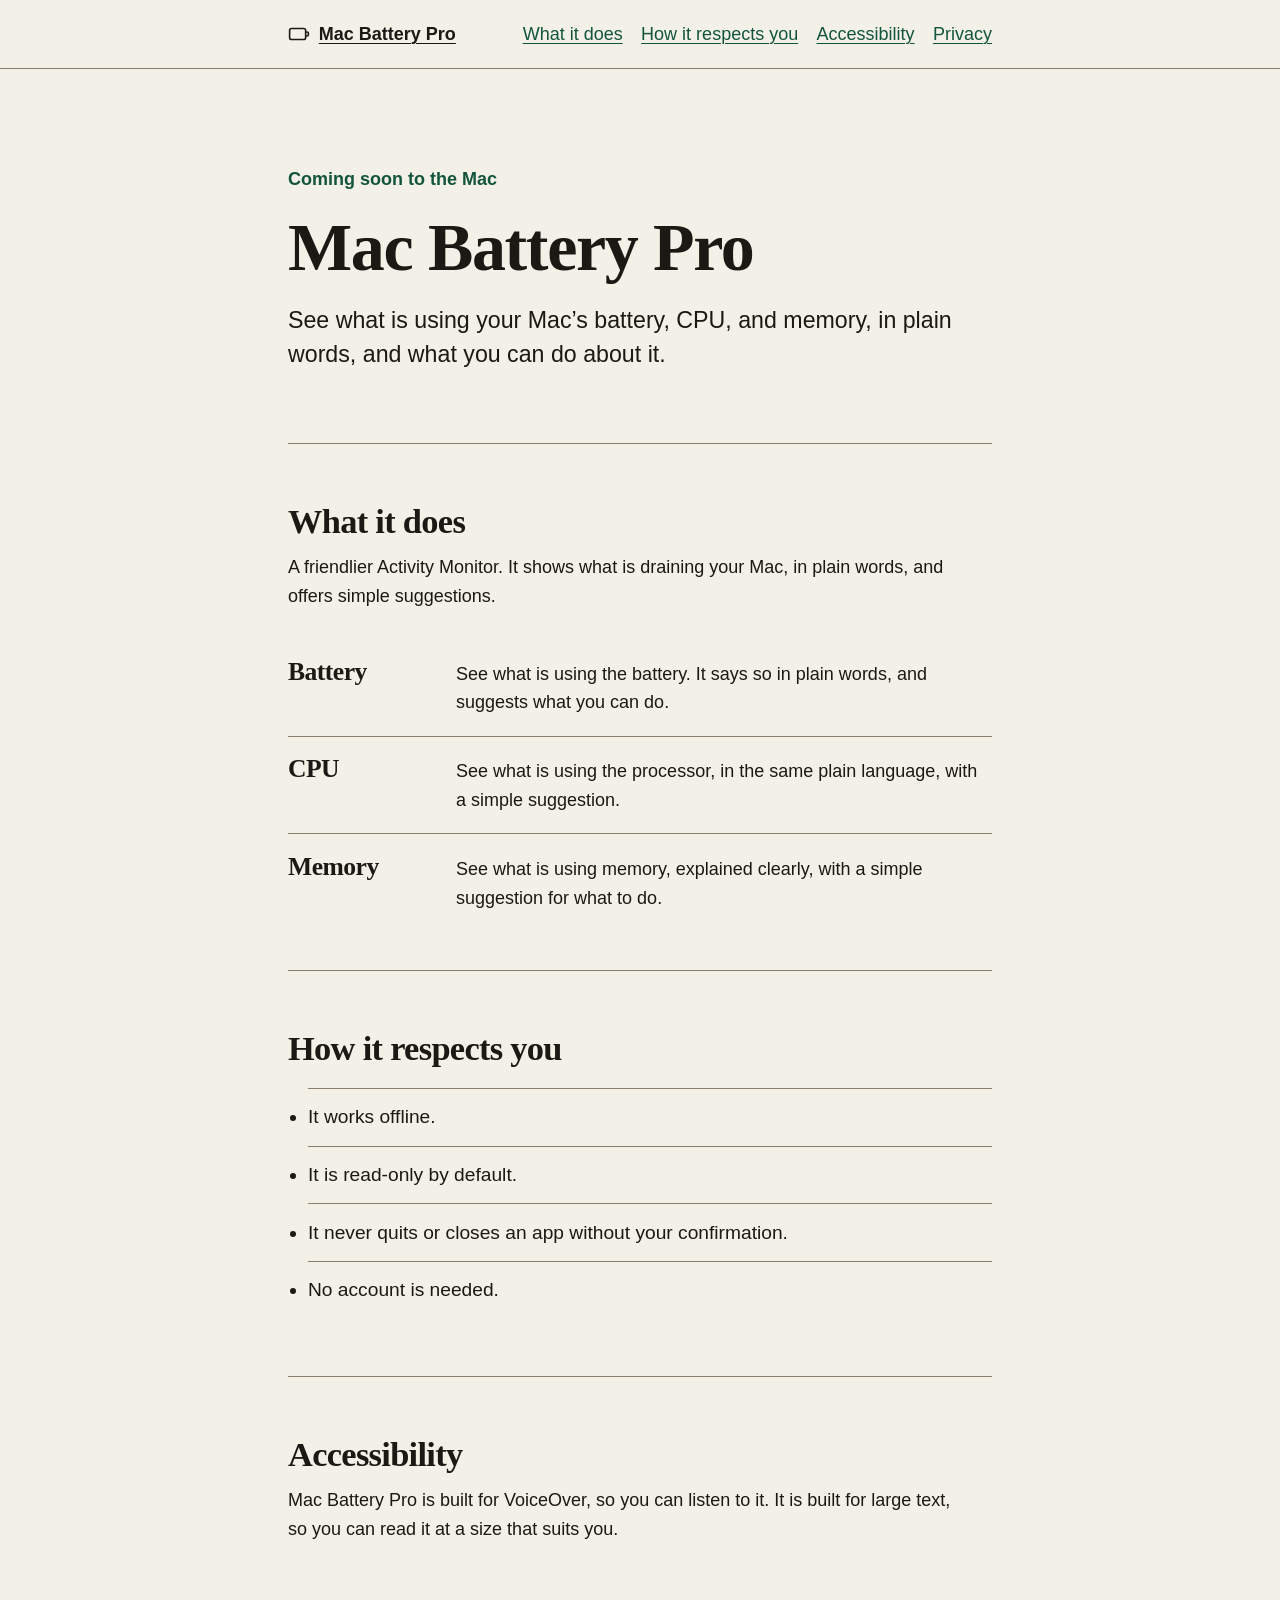
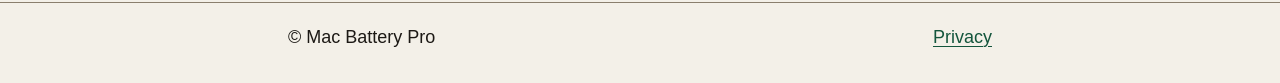
==== index.html @ 54d75314 "Add the Mac Battery Pro outline site A static index and privacy page for the upcoming Mac app, with " ====
<!DOCTYPE html>
<html lang="en">
<head>
  <meta charset="utf-8">
  <meta name="viewport" content="width=device-width, initial-scale=1">
  <meta name="color-scheme" content="light dark">
  <meta name="theme-color" content="#f3f0e8" media="(prefers-color-scheme: light)">
  <meta name="theme-color" content="#131210" media="(prefers-color-scheme: dark)">
  <title>Mac Battery Pro</title>
  <meta name="description" content="Mac Battery Pro shows, in plain words, what is using your Mac’s battery, CPU, and memory, and what you can do about it. Coming soon to the Mac.">
  <link rel="icon" href="favicon.svg" type="image/svg+xml">
  <link rel="stylesheet" href="styles.css">
</head>
<body>
  <a class="skip" href="#main">Skip to content</a>
  <header class="site-header">
    <div class="wrap header-inner">
      <a class="brand" href="index.html">
        <svg class="mark" width="22" height="22" viewBox="0 0 24 24" aria-hidden="true" focusable="false">
          <rect x="1.75" y="6" width="17.5" height="12" rx="2.25" fill="none" stroke="currentColor" stroke-width="1.75"/>
          <path d="M20.25 9.75h.7a1.3 1.3 0 0 1 1.3 1.3v1.9a1.3 1.3 0 0 1-1.3 1.3h-.7" fill="none" stroke="currentColor" stroke-width="1.75" stroke-linecap="round"/>
        </svg>
        Mac Battery Pro
      </a>
      <nav aria-label="On this page">
        <ul class="nav-list">
          <li><a href="#what">What it does</a></li>
          <li><a href="#respect">How it respects you</a></li>
          <li><a href="#access">Accessibility</a></li>
          <li><a href="privacy.html">Privacy</a></li>
        </ul>
      </nav>
    </div>
  </header>
  <main id="main" tabindex="-1">
    <section class="hero" aria-labelledby="hero-title">
      <div class="wrap">
        <p class="soon">Coming soon to the Mac</p>
        <h1 id="hero-title">Mac Battery Pro</h1>
        <p class="lede">See what is using your Mac’s battery, CPU, and memory, in plain words, and what you can do about it.</p>
      </div>
    </section>
    <section id="what" aria-labelledby="what-heading">
      <div class="wrap">
        <h2 id="what-heading">What it does</h2>
        <p class="intro">A friendlier Activity Monitor. It shows what is draining your Mac, in plain words, and offers simple suggestions.</p>
        <dl class="topics">
          <div>
            <dt>Battery</dt>
            <dd>See what is using the battery. It says so in plain words, and suggests what you can do.</dd>
          </div>
          <div>
            <dt>CPU</dt>
            <dd>See what is using the processor, in the same plain language, with a simple suggestion.</dd>
          </div>
          <div>
            <dt>Memory</dt>
            <dd>See what is using memory, explained clearly, with a simple suggestion for what to do.</dd>
          </div>
        </dl>
      </div>
    </section>
    <section id="respect" aria-labelledby="respect-heading">
      <div class="wrap">
        <h2 id="respect-heading">How it respects you</h2>
        <ul class="promises">
          <li>It works offline.</li>
          <li>It is read-only by default.</li>
          <li>It never quits or closes an app without your confirmation.</li>
          <li>No account is needed.</li>
        </ul>
      </div>
    </section>
    <section id="access" aria-labelledby="access-heading">
      <div class="wrap">
        <h2 id="access-heading">Accessibility</h2>
        <p class="intro">Mac Battery Pro is built for VoiceOver, so you can listen to it. It is built for large text, so you can read it at a size that suits you.</p>
      </div>
    </section>
  </main>
  <footer class="site-footer">
    <div class="wrap footer-inner">
      <p>© Mac Battery Pro</p>
      <a href="privacy.html">Privacy</a>
    </div>
  </footer>
</body>
</html>
---- styles.css ----
/* Mac Battery Pro — static outline site. No trackers, no build step. */

:root {
  color-scheme: light;
  --bg: #f3f0e8;
  --ink: #1c1915;
  --line: #8a7f6d;
  --accent: #13553c;
  --note-bg: #e7e1d4;
  --focus: #114a9a;
  --skip-bg: #1c1915;
  --skip-ink: #f3f0e8;
}

@media (prefers-color-scheme: dark) {
  :root {
    color-scheme: dark;
    --bg: #131210;
    --ink: #f4f0e7;
    --line: #7e776b;
    --accent: #a5d8c0;
    --note-bg: #2a2722;
    --focus: #a8c7ff;
    --skip-bg: #f4f0e7;
    --skip-ink: #131210;
  }
}

@media (prefers-contrast: more) {
  :root {
    --line: var(--ink);
  }
}

*,
*::before,
*::after {
  box-sizing: border-box;
}

html {
  scroll-behavior: smooth;
}

@media (prefers-reduced-motion: reduce) {
  html {
    scroll-behavior: auto;
  }

  *,
  *::before,
  *::after {
    animation: none !important;
    transition: none !important;
  }
}

body {
  margin: 0;
  min-height: 100vh;
  min-height: 100dvh;
  display: flex;
  flex-direction: column;
  background: var(--bg);
  color: var(--ink);
  font-family: -apple-system, BlinkMacSystemFont, "Segoe UI", "Helvetica Neue", Helvetica, Arial, sans-serif;
  font-size: 1.125rem;
  line-height: 1.6;
  overflow-wrap: break-word;
}

main {
  flex: 1;
}

main:focus {
  outline: none;
}

.wrap {
  width: min(100% - 2rem, 44rem);
  margin-inline: auto;
}

a.skip:link,
a.skip:visited {
  position: absolute;
  left: 0.75rem;
  top: 0.75rem;
  padding: 0.6rem 0.9rem;
  background: var(--skip-bg);
  color: var(--skip-ink);
  border-radius: 0.4rem;
  clip-path: inset(50%);
  height: 1px;
  width: 1px;
  overflow: hidden;
  white-space: nowrap;
}

a.skip:focus {
  clip-path: none;
  height: auto;
  width: auto;
  overflow: visible;
  z-index: 2;
  color: var(--skip-ink);
  background: var(--skip-bg);
}

:focus-visible {
  outline: 3px solid var(--focus);
  outline-offset: 3px;
}

a:link,
a:visited {
  color: var(--accent);
  text-decoration: underline;
  text-decoration-thickness: 1px;
  text-underline-offset: 0.18em;
}

a:hover {
  text-decoration-thickness: 2px;
}

a[aria-current="page"] {
  font-weight: 650;
  text-decoration-thickness: 2px;
}

.site-header {
  border-bottom: 1px solid var(--line);
}

.header-inner {
  display: flex;
  flex-wrap: wrap;
  align-items: center;
  justify-content: space-between;
  gap: 0.5rem 1.5rem;
  padding-block: 0.75rem;
}

a.brand:link,
a.brand:visited {
  display: inline-flex;
  align-items: center;
  gap: 0.55rem;
  min-height: 44px;
  color: var(--ink);
  font-weight: 650;
  text-decoration-thickness: 1px;
}

.mark {
  flex: none;
  display: block;
}

.nav-list {
  display: flex;
  flex-wrap: wrap;
  align-items: center;
  gap: 0.15rem 1.15rem;
  margin: 0;
  padding: 0;
  list-style: none;
}

.nav-list a {
  display: inline-flex;
  align-items: center;
  min-height: 44px;
}

.hero .wrap {
  padding-block: clamp(3rem, 8vw, 6rem) clamp(2.5rem, 6vw, 4.5rem);
}

.soon {
  margin: 0 0 0.9rem;
  color: var(--accent);
  font-weight: 650;
}

h1,
h2,
.topics dt {
  font-family: "Iowan Old Style", Palatino, "Palatino Linotype", Georgia, "Liberation Serif", "Times New Roman", serif;
  font-weight: 600;
  letter-spacing: -0.02em;
  line-height: 1.15;
  text-wrap: balance;
}

h1 {
  margin: 0;
  font-size: clamp(2.5rem, 1.5rem + 3.5vw, 4.25rem);
}

h2 {
  margin: 0 0 0.75rem;
  font-size: clamp(1.7rem, 1.35rem + 1vw, 2.15rem);
}

.lede {
  margin: 1.1rem 0 0;
  max-width: 34em;
  font-size: clamp(1.2rem, 1.05rem + 0.6vw, 1.45rem);
  line-height: 1.45;
  text-wrap: pretty;
}

.intro {
  margin: 0;
  max-width: 38em;
  text-wrap: pretty;
}

section[id] {
  scroll-margin-top: 1rem;
}

section .wrap {
  padding-block: clamp(2.4rem, 5vw, 3.6rem);
}

section + section .wrap {
  border-top: 1px solid var(--line);
}

.topics {
  margin: 1.75rem 0 0;
}

.topics div + div {
  border-top: 1px solid var(--line);
}

.topics dt {
  margin: 0;
  padding-top: 1.1rem;
  font-size: 1.6rem;
}

.topics dd {
  margin: 0.4rem 0 0;
  padding-bottom: 1.15rem;
  text-wrap: pretty;
}

.topics div:last-child dd {
  padding-bottom: 0;
}

@media (min-width: 36rem) {
  .topics div {
    display: grid;
    grid-template-columns: minmax(7.5rem, 9rem) minmax(0, 1fr);
    column-gap: 1.5rem;
    align-items: baseline;
  }

  .topics dd {
    margin: 0;
  }
}

.promises {
  margin: 1.25rem 0 0;
  padding: 0 0 0 1.25rem;
  list-style: disc;
}

.promises li {
  margin: 0;
  padding: 0.9rem 0;
  border-top: 1px solid var(--line);
  font-size: 1.2rem;
  line-height: 1.45;
}

.promises li::marker {
  color: currentColor;
}

.site-footer {
  border-top: 1px solid var(--line);
}

.footer-inner {
  display: flex;
  flex-wrap: wrap;
  align-items: center;
  justify-content: space-between;
  gap: 0.75rem 1.5rem;
  padding-block: 1.25rem 2rem;
}

.footer-inner p {
  margin: 0;
}

.page .wrap {
  padding-block: clamp(2.5rem, 6vw, 4.5rem) clamp(3rem, 8vw, 5.5rem);
}

.page h1 {
  margin-bottom: 1.25rem;
}

.draft {
  margin: 0 0 1.25rem;
  padding: 0.9rem 1rem;
  background: var(--note-bg);
  border: 1px solid var(--line);
  border-radius: 0.75rem;
}

.page p {
  margin: 0 0 1rem;
  max-width: 38em;
  text-wrap: pretty;
}

::selection {
  background: #cfe3d8;
  color: #1c1915;
}

@media (prefers-color-scheme: dark) {
  ::selection {
    background: #1e3d30;
    color: #f4f0e7;
  }
}

@media (forced-colors: active) {
  :focus-visible {
    outline: 3px solid CanvasText;
  }

  .soon {
    color: CanvasText;
  }

  a:link,
  a:visited {
    color: LinkText;
  }

  a.skip:focus {
    background: Canvas;
    color: CanvasText;
    forced-color-adjust: none;
  }
}

@media print {
  :root {
    --bg: #ffffff;
    --ink: #000000;
    --accent: #000000;
    --line: #000000;
    --note-bg: #ffffff;
  }

  body {
    min-height: 0;
    font-size: 12pt;
  }

  .skip {
    display: none;
  }

  a:link,
  a:visited {
    color: #000000;
  }
}
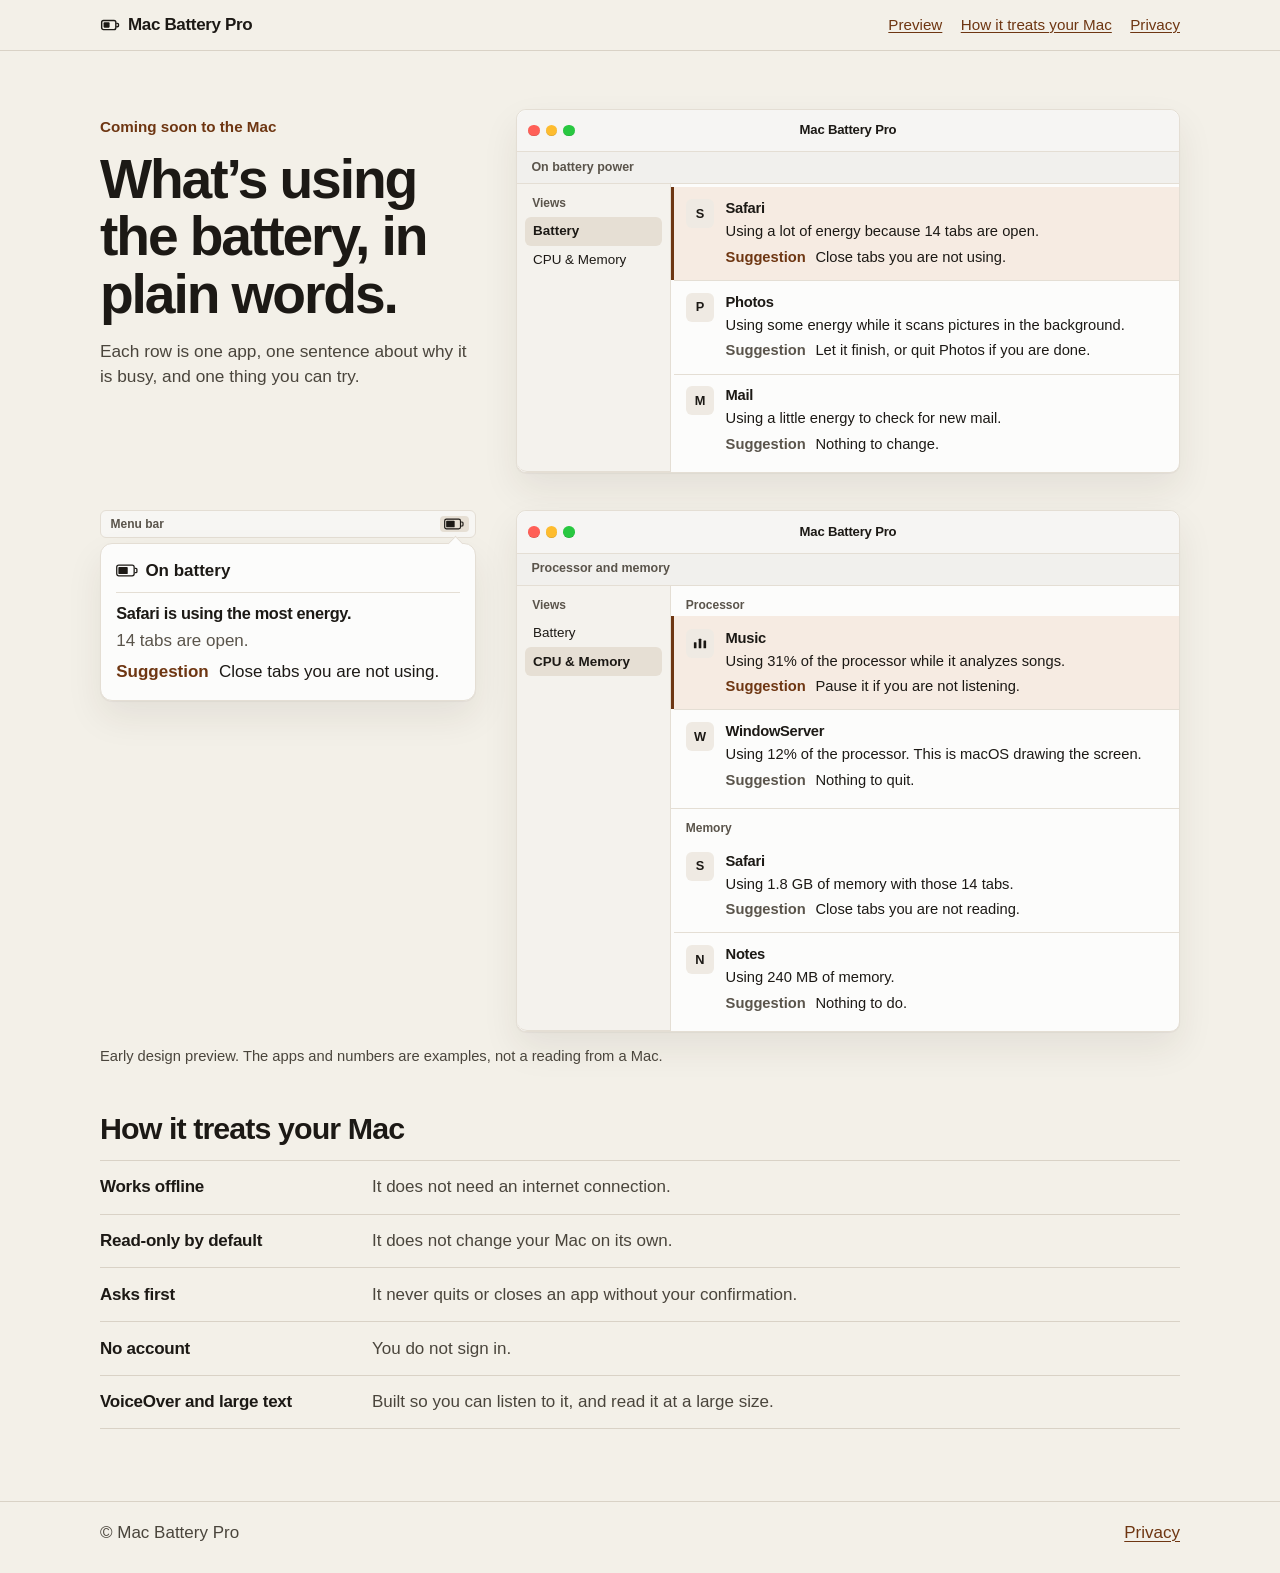
==== commit dd2e492f: "Redesign the site around Mac window previews Replace the outline page with a hand-set layout: a batt" ====
--- a/index.html
+++ b/index.html
@@ -4,10 +4,10 @@
   <meta charset="utf-8">
   <meta name="viewport" content="width=device-width, initial-scale=1">
   <meta name="color-scheme" content="light dark">
-  <meta name="theme-color" content="#f3f0e8" media="(prefers-color-scheme: light)">
-  <meta name="theme-color" content="#131210" media="(prefers-color-scheme: dark)">
+  <meta name="theme-color" content="#f4f1ea" media="(prefers-color-scheme: light)">
+  <meta name="theme-color" content="#141311" media="(prefers-color-scheme: dark)">
   <title>Mac Battery Pro</title>
-  <meta name="description" content="Mac Battery Pro shows, in plain words, what is using your Mac’s battery, CPU, and memory, and what you can do about it. Coming soon to the Mac.">
+  <meta name="description" content="Mac Battery Pro shows what is using your Mac’s battery, processor, and memory in plain words, with one thing you can do. Coming soon to the Mac.">
   <link rel="icon" href="favicon.svg" type="image/svg+xml">
   <link rel="stylesheet" href="styles.css">
 </head>
@@ -16,68 +16,202 @@
   <header class="site-header">
     <div class="wrap header-inner">
       <a class="brand" href="index.html">
-        <svg class="mark" width="22" height="22" viewBox="0 0 24 24" aria-hidden="true" focusable="false">
-          <rect x="1.75" y="6" width="17.5" height="12" rx="2.25" fill="none" stroke="currentColor" stroke-width="1.75"/>
-          <path d="M20.25 9.75h.7a1.3 1.3 0 0 1 1.3 1.3v1.9a1.3 1.3 0 0 1-1.3 1.3h-.7" fill="none" stroke="currentColor" stroke-width="1.75" stroke-linecap="round"/>
+        <svg class="mark" viewBox="0 0 24 24" width="20" height="20" aria-hidden="true" focusable="false">
+          <rect x="2" y="6.5" width="17" height="11" rx="2.2" fill="none" stroke="currentColor" stroke-width="1.7"/>
+          <path d="M20.2 10h.8a1.15 1.15 0 0 1 1.15 1.15v1.7A1.15 1.15 0 0 1 21 14h-.8" fill="none" stroke="currentColor" stroke-width="1.7" stroke-linecap="round"/>
+          <rect x="4.3" y="8.8" width="7.2" height="6.4" rx="1" fill="currentColor"/>
         </svg>
         Mac Battery Pro
       </a>
-      <nav aria-label="On this page">
+      <nav aria-label="Pages">
         <ul class="nav-list">
-          <li><a href="#what">What it does</a></li>
-          <li><a href="#respect">How it respects you</a></li>
-          <li><a href="#access">Accessibility</a></li>
+          <li><a href="#preview">Preview</a></li>
+          <li><a href="#treats">How it treats your Mac</a></li>
           <li><a href="privacy.html">Privacy</a></li>
         </ul>
       </nav>
     </div>
   </header>
+
   <main id="main" tabindex="-1">
-    <section class="hero" aria-labelledby="hero-title">
-      <div class="wrap">
+    <div class="wrap board">
+      <section class="intro" aria-labelledby="hero-title">
         <p class="soon">Coming soon to the Mac</p>
-        <h1 id="hero-title">Mac Battery Pro</h1>
-        <p class="lede">See what is using your Mac’s battery, CPU, and memory, in plain words, and what you can do about it.</p>
-      </div>
-    </section>
-    <section id="what" aria-labelledby="what-heading">
-      <div class="wrap">
-        <h2 id="what-heading">What it does</h2>
-        <p class="intro">A friendlier Activity Monitor. It shows what is draining your Mac, in plain words, and offers simple suggestions.</p>
-        <dl class="topics">
-          <div>
-            <dt>Battery</dt>
-            <dd>See what is using the battery. It says so in plain words, and suggests what you can do.</dd>
-          </div>
-          <div>
-            <dt>CPU</dt>
-            <dd>See what is using the processor, in the same plain language, with a simple suggestion.</dd>
-          </div>
-          <div>
-            <dt>Memory</dt>
-            <dd>See what is using memory, explained clearly, with a simple suggestion for what to do.</dd>
+        <h1 id="hero-title">What’s using the battery, in plain words.</h1>
+        <p class="lede">Each row is one app, one sentence about why it is busy, and one thing you can try.</p>
+      </section>
+
+      <article class="window window-battery" aria-label="Battery window, early design preview">
+        <div class="titlebar" aria-hidden="true">
+          <span class="lights"><i class="light-close"></i><i class="light-min"></i><i class="light-zoom"></i></span>
+          <p class="window-title">Mac Battery Pro</p>
+          <span></span>
+        </div>
+        <p class="toolbar">On battery power</p>
+        <div class="window-body">
+          <div class="sidebar">
+            <p class="side-label">Views</p>
+            <ul class="side-list">
+              <li aria-current="true">Battery</li>
+              <li>CPU &amp; Memory</li>
+            </ul>
+          </div>
+          <ul class="app-list">
+            <li class="app-row is-high">
+              <span class="glyph" aria-hidden="true">S</span>
+              <div>
+                <p class="app-name">Safari</p>
+                <p class="plain">Using a lot of energy because 14 tabs are open.</p>
+                <p class="suggest"><span>Suggestion</span> Close tabs you are not using.</p>
+              </div>
+            </li>
+            <li class="app-row">
+              <span class="glyph" aria-hidden="true">P</span>
+              <div>
+                <p class="app-name">Photos</p>
+                <p class="plain">Using some energy while it scans pictures in the background.</p>
+                <p class="suggest"><span>Suggestion</span> Let it finish, or quit Photos if you are done.</p>
+              </div>
+            </li>
+            <li class="app-row">
+              <span class="glyph" aria-hidden="true">M</span>
+              <div>
+                <p class="app-name">Mail</p>
+                <p class="plain">Using a little energy to check for new mail.</p>
+                <p class="suggest"><span>Suggestion</span> Nothing to change.</p>
+              </div>
+            </li>
+          </ul>
+        </div>
+      </article>
+
+      <figure class="more" id="preview">
+        <div class="more-grid">
+          <div class="menu-preview">
+            <div class="mini-bar" aria-hidden="true">
+              <span class="mini-side">Menu bar</span>
+              <span class="menu-battery">
+                <svg viewBox="0 0 24 14" width="20" height="12" focusable="false">
+                  <rect x="0.8" y="1.2" width="19" height="11.6" rx="2.2" fill="none" stroke="currentColor" stroke-width="1.4"/>
+                  <path d="M21 4.6h.7a1.1 1.1 0 0 1 1.1 1.1v2.6a1.1 1.1 0 0 1-1.1 1.1H21" fill="none" stroke="currentColor" stroke-width="1.4" stroke-linecap="round"/>
+                  <rect x="2.6" y="3.1" width="10.2" height="7.8" rx="1" fill="currentColor"/>
+                </svg>
+              </span>
+            </div>
+            <div class="popover" role="region" aria-label="Menu bar popover, early design preview">
+              <div class="pop-head">
+                <svg viewBox="0 0 24 14" width="22" height="13" aria-hidden="true" focusable="false">
+                  <rect x="0.8" y="1.2" width="19" height="11.6" rx="2.2" fill="none" stroke="currentColor" stroke-width="1.4"/>
+                  <path d="M21 4.6h.7a1.1 1.1 0 0 1 1.1 1.1v2.6a1.1 1.1 0 0 1-1.1 1.1H21" fill="none" stroke="currentColor" stroke-width="1.4" stroke-linecap="round"/>
+                  <rect x="2.6" y="3.1" width="10.2" height="7.8" rx="1" fill="currentColor"/>
+                </svg>
+                <p>On battery</p>
+              </div>
+              <p class="pop-lead">Safari is using the most energy.</p>
+              <p class="pop-detail">14 tabs are open.</p>
+              <p class="suggest"><span>Suggestion</span> Close tabs you are not using.</p>
+            </div>
+          </div>
+
+          <article class="window window-cpu" aria-label="CPU and memory window, early design preview">
+            <div class="titlebar" aria-hidden="true">
+              <span class="lights"><i class="light-close"></i><i class="light-min"></i><i class="light-zoom"></i></span>
+              <p class="window-title">Mac Battery Pro</p>
+              <span></span>
+            </div>
+            <p class="toolbar">Processor and memory</p>
+            <div class="window-body">
+              <div class="sidebar">
+                <p class="side-label">Views</p>
+                <ul class="side-list">
+                  <li>Battery</li>
+                  <li aria-current="true">CPU &amp; Memory</li>
+                </ul>
+              </div>
+              <div class="groups">
+                <section class="group" aria-label="Processor">
+                  <p class="group-title">Processor</p>
+                  <ul class="app-list">
+                    <li class="app-row is-high">
+                      <span class="glyph" aria-hidden="true">
+                        <svg viewBox="0 0 16 16" width="14" height="14" focusable="false">
+                          <rect x="1" y="7" width="3" height="7" rx="0.6" fill="currentColor"/>
+                          <rect x="6.5" y="3" width="3" height="11" rx="0.6" fill="currentColor"/>
+                          <rect x="12" y="5" width="3" height="9" rx="0.6" fill="currentColor"/>
+                        </svg>
+                      </span>
+                      <div>
+                        <p class="app-name">Music</p>
+                        <p class="plain">Using 31% of the processor while it analyzes songs.</p>
+                        <p class="suggest"><span>Suggestion</span> Pause it if you are not listening.</p>
+                      </div>
+                    </li>
+                    <li class="app-row">
+                      <span class="glyph" aria-hidden="true">W</span>
+                      <div>
+                        <p class="app-name">WindowServer</p>
+                        <p class="plain">Using 12% of the processor. This is macOS drawing the screen.</p>
+                        <p class="suggest"><span>Suggestion</span> Nothing to quit.</p>
+                      </div>
+                    </li>
+                  </ul>
+                </section>
+                <section class="group" aria-label="Memory">
+                  <p class="group-title">Memory</p>
+                  <ul class="app-list">
+                    <li class="app-row">
+                      <span class="glyph" aria-hidden="true">S</span>
+                      <div>
+                        <p class="app-name">Safari</p>
+                        <p class="plain">Using 1.8 GB of memory with those 14 tabs.</p>
+                        <p class="suggest"><span>Suggestion</span> Close tabs you are not reading.</p>
+                      </div>
+                    </li>
+                    <li class="app-row">
+                      <span class="glyph" aria-hidden="true">N</span>
+                      <div>
+                        <p class="app-name">Notes</p>
+                        <p class="plain">Using 240 MB of memory.</p>
+                        <p class="suggest"><span>Suggestion</span> Nothing to do.</p>
+                      </div>
+                    </li>
+                  </ul>
+                </section>
+              </div>
+            </div>
+          </article>
+        </div>
+        <figcaption>Early design preview. The apps and numbers are examples, not a reading from a Mac.</figcaption>
+      </figure>
+
+      <section class="behaviors" id="treats" aria-labelledby="treats-title">
+        <h2 id="treats-title">How it treats your Mac</h2>
+        <dl class="settings">
+          <div>
+            <dt>Works offline</dt>
+            <dd>It does not need an internet connection.</dd>
+          </div>
+          <div>
+            <dt>Read-only by default</dt>
+            <dd>It does not change your Mac on its own.</dd>
+          </div>
+          <div>
+            <dt>Asks first</dt>
+            <dd>It never quits or closes an app without your confirmation.</dd>
+          </div>
+          <div>
+            <dt>No account</dt>
+            <dd>You do not sign in.</dd>
+          </div>
+          <div>
+            <dt>VoiceOver and large text</dt>
+            <dd>Built so you can listen to it, and read it at a large size.</dd>
           </div>
         </dl>
-      </div>
-    </section>
-    <section id="respect" aria-labelledby="respect-heading">
-      <div class="wrap">
-        <h2 id="respect-heading">How it respects you</h2>
-        <ul class="promises">
-          <li>It works offline.</li>
-          <li>It is read-only by default.</li>
-          <li>It never quits or closes an app without your confirmation.</li>
-          <li>No account is needed.</li>
-        </ul>
-      </div>
-    </section>
-    <section id="access" aria-labelledby="access-heading">
-      <div class="wrap">
-        <h2 id="access-heading">Accessibility</h2>
-        <p class="intro">Mac Battery Pro is built for VoiceOver, so you can listen to it. It is built for large text, so you can read it at a size that suits you.</p>
-      </div>
-    </section>
+      </section>
+    </div>
   </main>
+
   <footer class="site-footer">
     <div class="wrap footer-inner">
       <p>© Mac Battery Pro</p>
--- a/styles.css
+++ b/styles.css
@@ -1,34 +1,57 @@
-/* Mac Battery Pro — static outline site. No trackers, no build step. */
+/* Mac Battery Pro. The windows are an early design preview, not a screenshot. */
 
 :root {
   color-scheme: light;
   --bg: #f3f0e8;
   --ink: #1c1915;
-  --line: #8a7f6d;
-  --accent: #13553c;
-  --note-bg: #e7e1d4;
-  --focus: #114a9a;
-  --skip-bg: #1c1915;
-  --skip-ink: #f3f0e8;
+  --muted: #4a453c;
+  --line: #d9d2c6;
+  --accent: #6e3612;
+  --window: #fcfcfb;
+  --sidebar: #f4f2ed;
+  --titlebar: #f6f5f3;
+  --toolbar: #f1f0ed;
+  --window-ink: #1c1915;
+  --window-muted: #5a544b;
+  --window-line: #e4ded4;
+  --selected: #e6dfd4;
+  --high-bg: #f6ebe2;
+  --glyph: #efeae3;
+  --menu: #f7f6f3;
+  --shadow: 0 1px 1px rgba(40, 30, 16, 0.04), 0 16px 36px rgba(55, 40, 22, 0.08);
+  --max: 1080px;
+  --font: -apple-system, BlinkMacSystemFont, "SF Pro Text", "Segoe UI", Inter, "Helvetica Neue", Helvetica, Arial, sans-serif;
 }
 
 @media (prefers-color-scheme: dark) {
   :root {
     color-scheme: dark;
-    --bg: #131210;
+    --bg: #131211;
     --ink: #f4f0e7;
-    --line: #7e776b;
-    --accent: #a5d8c0;
-    --note-bg: #2a2722;
-    --focus: #a8c7ff;
-    --skip-bg: #f4f0e7;
-    --skip-ink: #131210;
+    --muted: #c9c1b4;
+    --line: #3a362f;
+    --accent: #e2a36a;
+    --window: #2b2a27;
+    --sidebar: #232220;
+    --titlebar: #34332f;
+    --toolbar: #2f2e2b;
+    --window-ink: #f4f0e7;
+    --window-muted: #c9c1b4;
+    --window-line: #45423c;
+    --selected: #3d3a35;
+    --high-bg: #3a2c22;
+    --glyph: #3a3833;
+    --menu: #242320;
+    --shadow: 0 1px 1px rgba(0, 0, 0, 0.3), 0 16px 36px rgba(0, 0, 0, 0.38);
   }
 }
 
 @media (prefers-contrast: more) {
   :root {
+    --muted: var(--ink);
+    --window-muted: var(--window-ink);
     --line: var(--ink);
+    --window-line: var(--window-ink);
   }
 }
 
@@ -63,9 +86,9 @@
   flex-direction: column;
   background: var(--bg);
   color: var(--ink);
-  font-family: -apple-system, BlinkMacSystemFont, "Segoe UI", "Helvetica Neue", Helvetica, Arial, sans-serif;
-  font-size: 1.125rem;
-  line-height: 1.6;
+  font-family: var(--font);
+  font-size: 1.0625rem;
+  line-height: 1.5;
   overflow-wrap: break-word;
 }
 
@@ -77,9 +100,20 @@
   outline: none;
 }
 
-.wrap {
-  width: min(100% - 2rem, 44rem);
-  margin-inline: auto;
+a:link,
+a:visited {
+  color: var(--accent);
+  text-decoration-thickness: 1px;
+  text-underline-offset: 0.16em;
+}
+
+a:hover {
+  text-decoration-thickness: 2px;
+}
+
+:focus-visible {
+  outline: 2px solid var(--accent);
+  outline-offset: 3px;
 }
 
 a.skip:link,
@@ -87,15 +121,16 @@
   position: absolute;
   left: 0.75rem;
   top: 0.75rem;
-  padding: 0.6rem 0.9rem;
-  background: var(--skip-bg);
-  color: var(--skip-ink);
-  border-radius: 0.4rem;
+  padding: 0.55rem 0.8rem;
+  background: var(--ink);
+  color: var(--bg);
+  border-radius: 0.35rem;
   clip-path: inset(50%);
   height: 1px;
   width: 1px;
   overflow: hidden;
   white-space: nowrap;
+  z-index: 5;
 }
 
 a.skip:focus {
@@ -103,31 +138,11 @@
   height: auto;
   width: auto;
   overflow: visible;
-  z-index: 2;
-  color: var(--skip-ink);
-  background: var(--skip-bg);
-}
-
-:focus-visible {
-  outline: 3px solid var(--focus);
-  outline-offset: 3px;
-}
-
-a:link,
-a:visited {
-  color: var(--accent);
-  text-decoration: underline;
-  text-decoration-thickness: 1px;
-  text-underline-offset: 0.18em;
-}
-
-a:hover {
-  text-decoration-thickness: 2px;
-}
-
-a[aria-current="page"] {
-  font-weight: 650;
-  text-decoration-thickness: 2px;
+}
+
+.wrap {
+  width: min(100% - 2.25rem, var(--max));
+  margin-inline: auto;
 }
 
 .site-header {
@@ -139,19 +154,26 @@
   flex-wrap: wrap;
   align-items: center;
   justify-content: space-between;
-  gap: 0.5rem 1.5rem;
-  padding-block: 0.75rem;
+  gap: 0.25rem 1.5rem;
+  padding-block: 0.2rem;
 }
 
 a.brand:link,
 a.brand:visited {
   display: inline-flex;
   align-items: center;
-  gap: 0.55rem;
+  gap: 0.5rem;
   min-height: 44px;
   color: var(--ink);
   font-weight: 650;
-  text-decoration-thickness: 1px;
+  letter-spacing: -0.02em;
+  text-decoration: none;
+}
+
+a.brand:hover,
+a.brand:focus-visible {
+  text-decoration: underline;
+  text-underline-offset: 0.16em;
 }
 
 .mark {
@@ -162,8 +184,7 @@
 .nav-list {
   display: flex;
   flex-wrap: wrap;
-  align-items: center;
-  gap: 0.15rem 1.15rem;
+  gap: 0.1rem 1.15rem;
   margin: 0;
   padding: 0;
   list-style: none;
@@ -173,117 +194,469 @@
   display: inline-flex;
   align-items: center;
   min-height: 44px;
-}
-
-.hero .wrap {
-  padding-block: clamp(3rem, 8vw, 6rem) clamp(2.5rem, 6vw, 4.5rem);
+  font-size: 0.95rem;
+}
+
+a[aria-current="page"] {
+  font-weight: 700;
+  text-decoration-thickness: 2px;
+}
+
+.board {
+  display: flex;
+  flex-direction: column;
+  gap: 1.5rem;
+  padding-top: clamp(2.2rem, 5vw, 3.6rem);
+  padding-bottom: clamp(2.5rem, 6vw, 4.5rem);
+}
+
+.intro {
+  max-width: 36rem;
 }
 
 .soon {
-  margin: 0 0 0.9rem;
+  margin: 0 0 0.75rem;
   color: var(--accent);
+  font-size: 0.95rem;
   font-weight: 650;
 }
 
-h1,
-h2,
-.topics dt {
-  font-family: "Iowan Old Style", Palatino, "Palatino Linotype", Georgia, "Liberation Serif", "Times New Roman", serif;
+h1 {
+  margin: 0;
+  font-size: clamp(2.35rem, 1.4rem + 3.1vw, 3.45rem);
+  font-weight: 620;
+  letter-spacing: -0.038em;
+  line-height: 1.04;
+  text-wrap: balance;
+}
+
+.lede {
+  margin: 1rem 0 0;
+  color: var(--muted);
+  font-size: 1.08rem;
+  line-height: 1.45;
+  max-width: 34em;
+  text-wrap: pretty;
+}
+
+@media (min-width: 980px) {
+  .board {
+    display: grid;
+    grid-template-columns: minmax(18rem, 23.5rem) minmax(0, 1fr);
+    column-gap: 2.5rem;
+    row-gap: 0;
+    align-items: start;
+  }
+
+  .intro {
+    grid-column: 1;
+    padding-top: 0.45rem;
+  }
+
+  .window-battery {
+    grid-column: 2;
+  }
+}
+
+.window {
+  min-width: 0;
+  background: var(--window);
+  color: var(--window-ink);
+  border: 1px solid var(--window-line);
+  border-radius: 10px;
+  box-shadow: var(--shadow);
+  font-size: 0.92rem;
+  line-height: 1.4;
+}
+
+.titlebar {
+  display: grid;
+  grid-template-columns: 4.5rem minmax(0, 1fr) 4.5rem;
+  align-items: center;
+  min-height: 2.65rem;
+  padding: 0.35rem 0.7rem;
+  background: var(--titlebar);
+  border-bottom: 1px solid var(--window-line);
+  border-radius: 10px 10px 0 0;
+}
+
+.lights {
+  display: flex;
+  gap: 0.38rem;
+  align-items: center;
+}
+
+.lights i {
+  width: 0.72rem;
+  height: 0.72rem;
+  border-radius: 50%;
+  display: block;
+  box-shadow: inset 0 -0.5px 0.5px rgba(0, 0, 0, 0.18);
+}
+
+.light-close { background: #ff5f57; }
+.light-min { background: #febc2e; }
+.light-zoom { background: #28c840; }
+
+.window-title {
+  margin: 0;
+  text-align: center;
+  font-size: 0.82rem;
+  font-weight: 650;
+  letter-spacing: -0.015em;
+}
+
+.toolbar {
+  margin: 0;
+  padding: 0.42rem 0.9rem;
+  background: var(--toolbar);
+  border-bottom: 1px solid var(--window-line);
+  color: var(--window-muted);
+  font-size: 0.78rem;
+  font-weight: 650;
+}
+
+.window-body {
+  display: grid;
+  grid-template-columns: 1fr;
+}
+
+@media (min-width: 720px) {
+  .window-body {
+    grid-template-columns: 9.6rem minmax(0, 1fr);
+  }
+
+  .sidebar {
+    border-right: 1px solid var(--window-line);
+    border-bottom: 0;
+    border-radius: 0 0 0 10px;
+  }
+}
+
+.sidebar {
+  background: var(--sidebar);
+  padding: 0.7rem 0.5rem 0.85rem;
+  border-bottom: 1px solid var(--window-line);
+}
+
+.side-label {
+  margin: 0 0.45rem 0.3rem;
+  color: var(--window-muted);
+  font-size: 0.75rem;
+  font-weight: 650;
+}
+
+.side-list {
+  list-style: none;
+  margin: 0;
+  padding: 0;
+  display: flex;
+  flex-wrap: wrap;
+  gap: 0.25rem;
+}
+
+@media (min-width: 720px) {
+  .side-list {
+    display: block;
+  }
+}
+
+.side-list li {
+  margin: 0;
+  padding: 0.32rem 0.5rem;
+  border-radius: 6px;
+  font-size: 0.84rem;
+}
+
+.side-list li[aria-current="true"] {
+  background: var(--selected);
+  font-weight: 650;
+}
+
+.app-list {
+  list-style: none;
+  margin: 0;
+  padding: 0.15rem 0 0.3rem;
+}
+
+.app-row {
+  display: grid;
+  grid-template-columns: auto minmax(0, 1fr);
+  gap: 0.7rem;
+  margin: 0;
+  padding: 0.72rem 0.9rem 0.78rem 0.75rem;
+  border-left: 3px solid transparent;
+}
+
+.app-row + .app-row {
+  box-shadow: inset 0 1px 0 var(--window-line);
+}
+
+.app-row.is-high {
+  background: var(--high-bg);
+  border-left-color: var(--accent);
+}
+
+.glyph {
+  width: 1.8rem;
+  height: 1.8rem;
+  margin-top: 0.08rem;
+  display: grid;
+  place-items: center;
+  border-radius: 6px;
+  background: var(--glyph);
+  color: var(--window-ink);
+  font-size: 0.8rem;
+  font-weight: 700;
+}
+
+.app-name {
+  margin: 0;
+  font-weight: 680;
+  letter-spacing: -0.02em;
+}
+
+.plain {
+  margin: 0.16rem 0 0;
+}
+
+.suggest {
+  margin: 0.32rem 0 0;
+}
+
+.suggest span {
+  margin-right: 0.35rem;
+  color: var(--window-muted);
+  font-weight: 680;
+}
+
+.app-row.is-high .suggest span,
+.popover .suggest span {
+  color: var(--accent);
+}
+
+.group + .group {
+  border-top: 1px solid var(--window-line);
+}
+
+.group-title {
+  margin: 0;
+  padding: 0.7rem 0.95rem 0;
+  color: var(--window-muted);
+  font-size: 0.75rem;
+  font-weight: 700;
+}
+
+.more {
+  margin: 1.25rem 0 0;
+  min-width: 0;
+}
+
+.more-grid {
+  display: flex;
+  flex-direction: column;
+  gap: 1rem;
+}
+
+@media (min-width: 980px) {
+  .more {
+    grid-column: 1 / -1;
+    display: grid;
+    grid-template-columns: subgrid;
+    margin-top: 2.35rem;
+  }
+
+  .more-grid {
+    grid-column: 1 / -1;
+    display: grid;
+    grid-template-columns: subgrid;
+    gap: 2.5rem;
+    align-items: start;
+  }
+
+  .menu-preview {
+    grid-column: 1;
+    width: auto;
+  }
+
+  .window-cpu {
+    grid-column: 2;
+  }
+
+  .more figcaption {
+    grid-column: 1 / -1;
+  }
+}
+
+.menu-preview {
+  width: 100%;
+  max-width: 23.5rem;
+  justify-self: stretch;
+}
+
+.mini-bar {
+  display: flex;
+  align-items: center;
+  justify-content: space-between;
+  gap: 0.75rem;
+  min-height: 1.7rem;
+  margin-bottom: 0.35rem;
+  padding: 0.15rem 0.4rem 0.15rem 0.6rem;
+  background: var(--menu);
+  border: 1px solid var(--window-line);
+  border-radius: 6px;
+  color: var(--window-ink);
+  font-size: 0.75rem;
+  font-weight: 650;
+}
+
+.mini-side {
+  color: var(--window-muted);
   font-weight: 600;
+}
+
+.menu-battery {
+  display: inline-flex;
+  align-items: center;
+  padding: 0.1rem 0.28rem;
+  border-radius: 4px;
+  background: var(--selected);
+}
+
+.popover {
+  position: relative;
+  background: var(--window);
+  color: var(--window-ink);
+  border: 1px solid var(--window-line);
+  border-radius: 12px;
+  box-shadow: var(--shadow);
+  padding: 0.85rem 0.95rem 1rem;
+}
+
+.popover::before {
+  content: "";
+  position: absolute;
+  top: -6px;
+  right: 0.85rem;
+  width: 11px;
+  height: 11px;
+  background: var(--window);
+  border-top: 1px solid var(--window-line);
+  border-left: 1px solid var(--window-line);
+  transform: rotate(45deg);
+}
+
+.pop-head {
+  display: flex;
+  align-items: center;
+  gap: 0.45rem;
+  margin-bottom: 0.6rem;
+  padding-bottom: 0.55rem;
+  border-bottom: 1px solid var(--window-line);
+  font-weight: 680;
+}
+
+.pop-head p,
+.pop-lead,
+.pop-detail {
+  margin: 0;
+}
+
+.pop-lead {
+  font-size: 1.02rem;
+  font-weight: 680;
   letter-spacing: -0.02em;
+  line-height: 1.3;
+}
+
+.pop-detail {
+  margin-top: 0.28rem;
+  color: var(--window-muted);
+}
+
+figcaption {
+  margin: 0.85rem 0 0;
+  color: var(--muted);
+  font-size: 0.92rem;
+}
+
+.behaviors {
+  max-width: 40rem;
+  padding-top: 1.5rem;
+  scroll-margin-top: 1rem;
+}
+
+.more {
+  scroll-margin-top: 1rem;
+}
+
+.behaviors h2,
+.page h1 {
+  margin: 0 0 0.35rem;
+  font-size: clamp(1.55rem, 1.2rem + 1vw, 1.9rem);
+  font-weight: 650;
+  letter-spacing: -0.03em;
   line-height: 1.15;
   text-wrap: balance;
 }
 
-h1 {
-  margin: 0;
-  font-size: clamp(2.5rem, 1.5rem + 3.5vw, 4.25rem);
-}
-
-h2 {
-  margin: 0 0 0.75rem;
-  font-size: clamp(1.7rem, 1.35rem + 1vw, 2.15rem);
-}
-
-.lede {
-  margin: 1.1rem 0 0;
-  max-width: 34em;
-  font-size: clamp(1.2rem, 1.05rem + 0.6vw, 1.45rem);
-  line-height: 1.45;
+.settings {
+  margin: 0.85rem 0 0;
+}
+
+.settings div {
+  padding: 0.85rem 0;
+  border-top: 1px solid var(--line);
+}
+
+.settings div:last-child {
+  border-bottom: 1px solid var(--line);
+}
+
+.settings dt {
+  font-weight: 680;
+  letter-spacing: -0.015em;
+}
+
+.settings dd {
+  margin: 0.15rem 0 0;
+  color: var(--muted);
+}
+
+@media (min-width: 720px) {
+  .settings div {
+    display: grid;
+    grid-template-columns: 15rem minmax(0, 1fr);
+    column-gap: 2rem;
+    align-items: baseline;
+  }
+
+  .settings dd {
+    margin: 0;
+  }
+}
+
+.page {
+  padding: clamp(2.4rem, 6vw, 4rem) 0 clamp(3rem, 8vw, 5rem);
+}
+
+.narrow {
+  max-width: 40rem;
+}
+
+.page p {
+  margin: 0 0 0.9rem;
+  max-width: 40em;
   text-wrap: pretty;
 }
 
-.intro {
-  margin: 0;
-  max-width: 38em;
-  text-wrap: pretty;
-}
-
-section[id] {
-  scroll-margin-top: 1rem;
-}
-
-section .wrap {
-  padding-block: clamp(2.4rem, 5vw, 3.6rem);
-}
-
-section + section .wrap {
-  border-top: 1px solid var(--line);
-}
-
-.topics {
-  margin: 1.75rem 0 0;
-}
-
-.topics div + div {
-  border-top: 1px solid var(--line);
-}
-
-.topics dt {
-  margin: 0;
-  padding-top: 1.1rem;
-  font-size: 1.6rem;
-}
-
-.topics dd {
-  margin: 0.4rem 0 0;
-  padding-bottom: 1.15rem;
-  text-wrap: pretty;
-}
-
-.topics div:last-child dd {
-  padding-bottom: 0;
-}
-
-@media (min-width: 36rem) {
-  .topics div {
-    display: grid;
-    grid-template-columns: minmax(7.5rem, 9rem) minmax(0, 1fr);
-    column-gap: 1.5rem;
-    align-items: baseline;
-  }
-
-  .topics dd {
-    margin: 0;
-  }
-}
-
-.promises {
-  margin: 1.25rem 0 0;
-  padding: 0 0 0 1.25rem;
-  list-style: disc;
-}
-
-.promises li {
-  margin: 0;
-  padding: 0.9rem 0;
-  border-top: 1px solid var(--line);
-  font-size: 1.2rem;
-  line-height: 1.45;
-}
-
-.promises li::marker {
-  color: currentColor;
+.draft {
+  padding: 0.85rem 1rem;
+  border: 1px solid var(--line);
+  border-left: 3px solid var(--accent);
+  border-radius: 8px;
+  background: var(--high-bg);
+  color: var(--ink);
 }
 
 .site-footer {
@@ -295,89 +668,67 @@
   flex-wrap: wrap;
   align-items: center;
   justify-content: space-between;
-  gap: 0.75rem 1.5rem;
-  padding-block: 1.25rem 2rem;
+  gap: 0.6rem 1.25rem;
+  padding-block: 1.1rem 1.7rem;
 }
 
 .footer-inner p {
   margin: 0;
-}
-
-.page .wrap {
-  padding-block: clamp(2.5rem, 6vw, 4.5rem) clamp(3rem, 8vw, 5.5rem);
-}
-
-.page h1 {
-  margin-bottom: 1.25rem;
-}
-
-.draft {
-  margin: 0 0 1.25rem;
-  padding: 0.9rem 1rem;
-  background: var(--note-bg);
-  border: 1px solid var(--line);
-  border-radius: 0.75rem;
-}
-
-.page p {
-  margin: 0 0 1rem;
-  max-width: 38em;
-  text-wrap: pretty;
+  color: var(--muted);
 }
 
 ::selection {
-  background: #cfe3d8;
+  background: #f0d7c4;
   color: #1c1915;
 }
 
 @media (prefers-color-scheme: dark) {
   ::selection {
-    background: #1e3d30;
+    background: #5a3d28;
     color: #f4f0e7;
   }
 }
 
 @media (forced-colors: active) {
   :focus-visible {
-    outline: 3px solid CanvasText;
-  }
-
-  .soon {
-    color: CanvasText;
+    outline: 2px solid CanvasText;
+  }
+
+  .window,
+  .popover,
+  .mini-bar {
+    border: 1px solid CanvasText;
   }
 
   a:link,
   a:visited {
     color: LinkText;
   }
-
-  a.skip:focus {
-    background: Canvas;
-    color: CanvasText;
-    forced-color-adjust: none;
+}
+
+@media (min-width: 980px) {
+  .behaviors {
+    grid-column: 1 / -1;
+    max-width: none;
+    margin-top: 2.75rem;
+    padding-top: 0;
   }
 }
 
 @media print {
   :root {
-    --bg: #ffffff;
-    --ink: #000000;
-    --accent: #000000;
-    --line: #000000;
-    --note-bg: #ffffff;
-  }
-
-  body {
-    min-height: 0;
-    font-size: 12pt;
-  }
-
-  .skip {
-    display: none;
-  }
-
-  a:link,
-  a:visited {
-    color: #000000;
-  }
-}
+    --bg: #fff;
+    --ink: #000;
+    --muted: #000;
+    --accent: #000;
+    --window: #fff;
+    --sidebar: #fff;
+    --titlebar: #fff;
+    --toolbar: #fff;
+    --window-ink: #000;
+    --window-muted: #000;
+    --menu: #fff;
+    --high-bg: #fff;
+    --shadow: none;
+  }
+}
